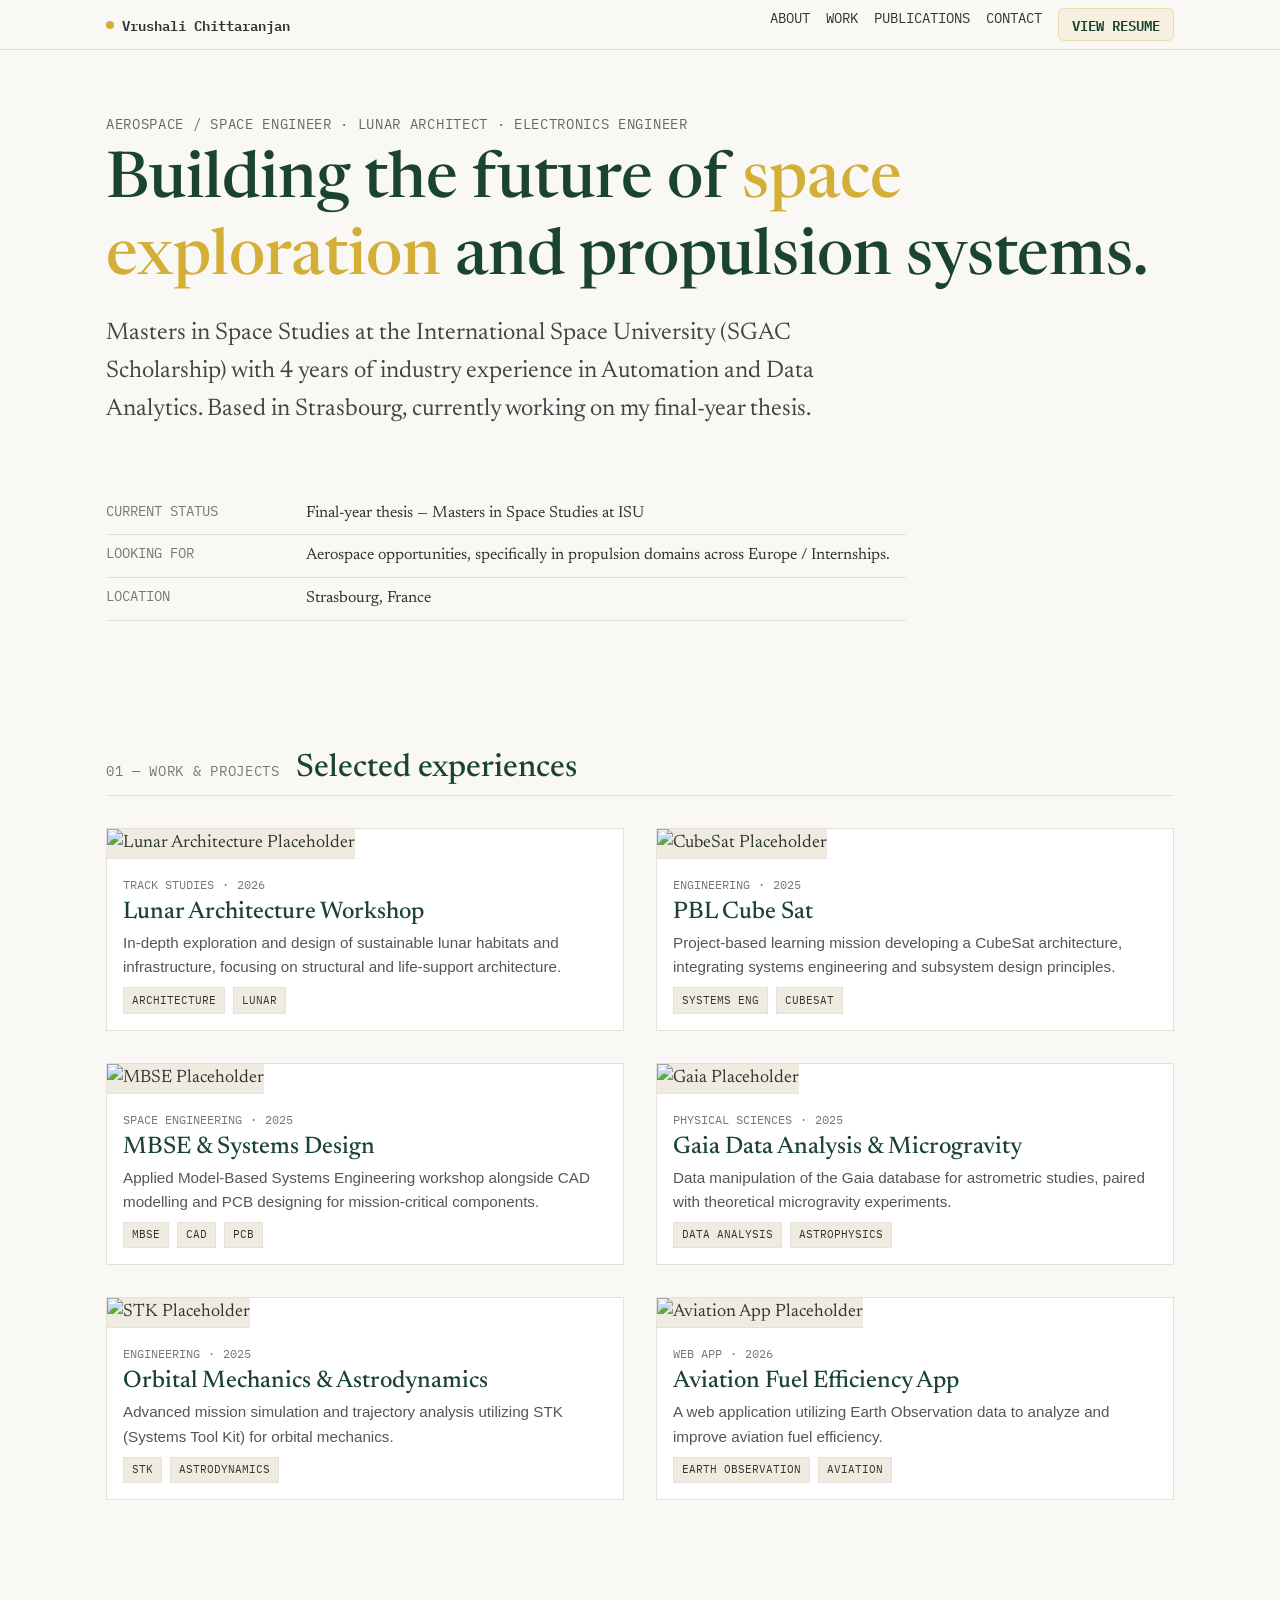
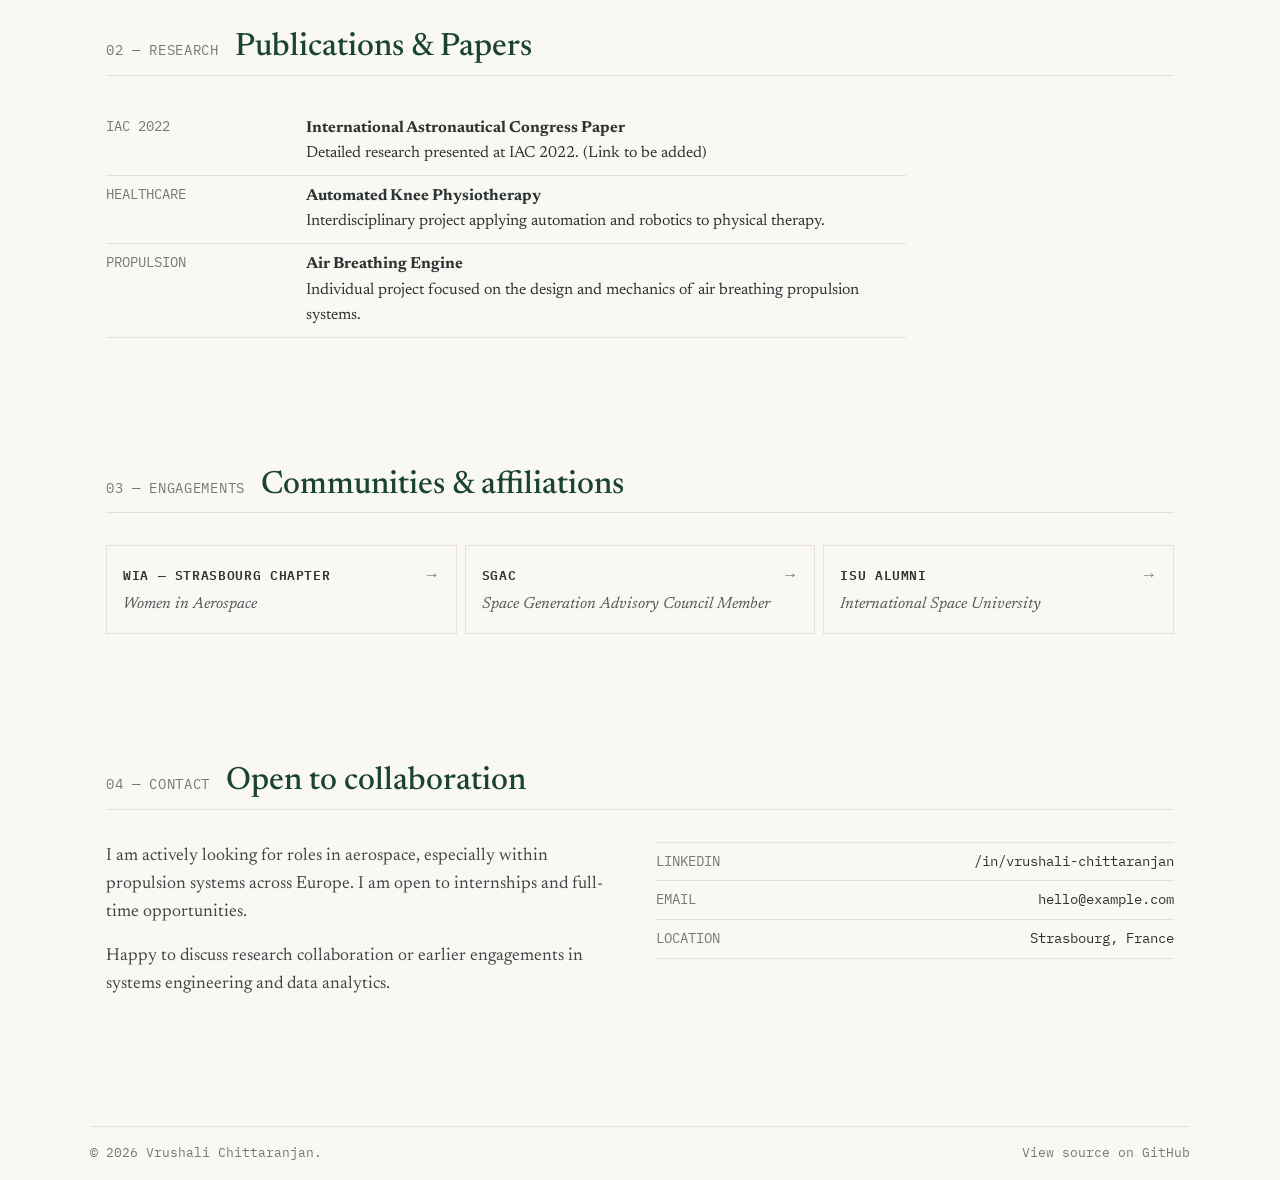
==== index.html @ 2c0eceeb "Initialize personal portfolio and CV pages" ====
<!DOCTYPE html>
<html lang="en">

<head>
  <meta charset="UTF-8">
  <meta name="viewport" content="width=device-width, initial-scale=1.0">
  <title>Vrushali Chittaranjan — Aerospace Engineer</title>
  <meta name="description"
    content="Portfolio of Vrushali Chittaranjan — Aerospace & Space Engineer, Lunar Architect. Masters in Space Studies at ISU.">

  <!-- Fonts -->
  <link rel="preconnect" href="https://fonts.googleapis.com">
  <link rel="preconnect" href="https://fonts.gstatic.com" crossorigin>
  <link
    href="https://fonts.googleapis.com/css2?family=IBM+Plex+Mono:wght@400;600&family=Newsreader:ital,wght@0,400;0,500;1,400&display=swap"
    rel="stylesheet">

  <!-- Styles -->
  <link rel="stylesheet" href="index.css">
</head>

<body>

  <!-- Top Navigation -->
  <header class="topbar">
    <div class="wrap topbar-inner">
      <a class="brand" href="index.html">
        <span class="brand-dot"></span>Vrushali Chittaranjan
      </a>
      <button class="nav-toggle" id="nav-toggle">Menu</button>
      <nav class="nav" id="primary-nav">
        <a href="#about">About</a>
        <a href="#projects">Work</a>
        <a href="#publications">Publications</a>
        <a href="#contact">Contact</a>
        <a href="cv.html" class="nav-btn-glass">View Resume</a>
      </nav>
    </div>
  </header>

  <main>
    <!-- HERO SECTION -->
    <section class="hero wrap" id="about">
      <p class="role">Aerospace / Space Engineer · Lunar Architect · Electronics Engineer</p>
      <h1>Building the future of <span class="accent">space exploration</span> and propulsion systems.</h1>
      <p class="hero-lead">
        Masters in Space Studies at the International Space University (SGAC Scholarship) with 4 years of industry
        experience in Automation and Data Analytics. Based in Strasbourg, currently working on my final-year thesis.
      </p>

      <div class="status-dashboard">
        <table class="status-table">
          <tbody>
            <tr>
              <th>Current Status</th>
              <td>Final-year thesis — Masters in Space Studies at ISU</td>
            </tr>
            <tr>
              <th>Looking for</th>
              <td>Aerospace opportunities, specifically in propulsion domains across Europe / Internships.</td>
            </tr>
            <tr>
              <th>Location</th>
              <td>Strasbourg, France</td>
            </tr>
          </tbody>
        </table>
      </div>
    </section>

    <!-- PROJECTS SECTION -->
    <section class="wrap" id="projects">
      <div class="section-header">
        <span class="section-num">01 &mdash; Work & Projects</span>
        <h2 class="section-title">Selected experiences</h2>
      </div>

      <div class="projects-grid">
        <!-- Project 1 -->
        <a class="project-card" href="#">
          <img class="project-thumb" src="https://via.placeholder.com/600x338/E5E0D8/777777?text=Lunar+Architecture"
            alt="Lunar Architecture Placeholder">
          <div class="project-body">
            <div class="project-meta">
              <span>Track Studies</span> <span>·</span> <span>2026</span>
            </div>
            <h3 class="project-title">Lunar Architecture Workshop</h3>
            <p class="project-desc">In-depth exploration and design of sustainable lunar habitats and infrastructure,
              focusing on structural and life-support architecture.</p>
            <div class="tags">
              <span class="tag">Architecture</span>
              <span class="tag">Lunar</span>
            </div>
          </div>
        </a>

        <!-- Project 2 -->
        <a class="project-card" href="#">
          <img class="project-thumb" src="https://via.placeholder.com/600x338/E5E0D8/777777?text=PBL+Cube+Sat"
            alt="CubeSat Placeholder">
          <div class="project-body">
            <div class="project-meta">
              <span>Engineering</span> <span>·</span> <span>2025</span>
            </div>
            <h3 class="project-title">PBL Cube Sat</h3>
            <p class="project-desc">Project-based learning mission developing a CubeSat architecture, integrating
              systems engineering and subsystem design principles.</p>
            <div class="tags">
              <span class="tag">Systems Eng</span>
              <span class="tag">CubeSat</span>
            </div>
          </div>
        </a>

        <!-- Project 3 -->
        <a class="project-card" href="#">
          <img class="project-thumb" src="https://via.placeholder.com/600x338/E5E0D8/777777?text=MBSE+Workshop"
            alt="MBSE Placeholder">
          <div class="project-body">
            <div class="project-meta">
              <span>Space Engineering</span> <span>·</span> <span>2025</span>
            </div>
            <h3 class="project-title">MBSE & Systems Design</h3>
            <p class="project-desc">Applied Model-Based Systems Engineering workshop alongside CAD modelling and PCB
              designing for mission-critical components.</p>
            <div class="tags">
              <span class="tag">MBSE</span>
              <span class="tag">CAD</span>
              <span class="tag">PCB</span>
            </div>
          </div>
        </a>

        <!-- Project 4 -->
        <a class="project-card" href="#">
          <img class="project-thumb" src="https://via.placeholder.com/600x338/E5E0D8/777777?text=Gaia+Data+Analysis"
            alt="Gaia Placeholder">
          <div class="project-body">
            <div class="project-meta">
              <span>Physical Sciences</span> <span>·</span> <span>2025</span>
            </div>
            <h3 class="project-title">Gaia Data Analysis & Microgravity</h3>
            <p class="project-desc">Data manipulation of the Gaia database for astrometric studies, paired with
              theoretical microgravity experiments.</p>
            <div class="tags">
              <span class="tag">Data Analysis</span>
              <span class="tag">Astrophysics</span>
            </div>
          </div>
        </a>

        <!-- Project 5 -->
        <a class="project-card" href="#">
          <img class="project-thumb" src="https://via.placeholder.com/600x338/E5E0D8/777777?text=Orbital+Mechanics"
            alt="STK Placeholder">
          <div class="project-body">
            <div class="project-meta">
              <span>Engineering</span> <span>·</span> <span>2025</span>
            </div>
            <h3 class="project-title">Orbital Mechanics & Astrodynamics</h3>
            <p class="project-desc">Advanced mission simulation and trajectory analysis utilizing STK (Systems Tool Kit)
              for orbital mechanics.</p>
            <div class="tags">
              <span class="tag">STK</span>
              <span class="tag">Astrodynamics</span>
            </div>
          </div>
        </a>

        <!-- Project 6 -->
        <a class="project-card" href="https://vrushalix.github.io/Pheonix_Airspace/" target="_blank">
          <img class="project-thumb" src="https://via.placeholder.com/600x338/E5E0D8/777777?text=Aviation+Fuel+Efficiency"
            alt="Aviation App Placeholder">
          <div class="project-body">
            <div class="project-meta">
              <span>Web App</span> <span>·</span> <span>2026</span>
            </div>
            <h3 class="project-title">Aviation Fuel Efficiency App</h3>
            <p class="project-desc">A web application utilizing Earth Observation data to analyze and improve aviation fuel efficiency.</p>
            <div class="tags">
              <span class="tag">Earth Observation</span>
              <span class="tag">Aviation</span>
            </div>
          </div>
        </a>
      </div>
    </section>

    <!-- PUBLICATIONS SECTION -->
    <section class="wrap" id="publications">
      <div class="section-header">
        <span class="section-num">02 &mdash; Research</span>
        <h2 class="section-title">Publications & Papers</h2>
      </div>

      <div class="status-dashboard" style="margin-top: 0;">
        <table class="status-table">
          <tbody>
            <tr>
              <th>IAC 2022</th>
              <td><strong>International Astronautical Congress Paper</strong><br>Detailed research presented at IAC
                2022. (Link to be added)</td>
            </tr>
            <tr>
              <th>Healthcare</th>
              <td><strong>Automated Knee Physiotherapy</strong><br>Interdisciplinary project applying automation and
                robotics to physical therapy.</td>
            </tr>
            <tr>
              <th>Propulsion</th>
              <td><strong>Air Breathing Engine</strong><br>Individual project focused on the design and mechanics of air
                breathing propulsion systems.</td>
            </tr>
          </tbody>
        </table>
      </div>
    </section>

    <!-- AFFILIATIONS SECTION -->
    <section class="wrap" id="affiliations">
      <div class="section-header">
        <span class="section-num">03 &mdash; Engagements</span>
        <h2 class="section-title">Communities & affiliations</h2>
      </div>

      <div class="affiliations-grid">
        <a href="#" class="affiliation-card">
          <div class="affiliation-top">
            <span class="affiliation-name">WIA — STRASBOURG CHAPTER</span>
            <span class="affiliation-arrow">&rarr;</span>
          </div>
          <div class="affiliation-bottom">
            Women in Aerospace
          </div>
        </a>

        <a href="#" class="affiliation-card">
          <div class="affiliation-top">
            <span class="affiliation-name">SGAC</span>
            <span class="affiliation-arrow">&rarr;</span>
          </div>
          <div class="affiliation-bottom">
            Space Generation Advisory Council Member
          </div>
        </a>

        <a href="#" class="affiliation-card">
          <div class="affiliation-top">
            <span class="affiliation-name">ISU ALUMNI</span>
            <span class="affiliation-arrow">&rarr;</span>
          </div>
          <div class="affiliation-bottom">
            International Space University
          </div>
        </a>
      </div>
    </section>

    <!-- CONTACT SECTION -->
    <section class="wrap" id="contact">
      <div class="section-header">
        <span class="section-num">04 &mdash; Contact</span>
        <h2 class="section-title">Open to collaboration</h2>
      </div>

      <div class="contact-layout">
        <div class="contact-text">
          <p>I am actively looking for roles in aerospace, especially within propulsion systems across Europe. I am open
            to internships and full-time opportunities.</p>
          <p style="margin-top: 1rem;">Happy to discuss research collaboration or earlier engagements in systems
            engineering and data analytics.</p>
        </div>
        <div>
          <table class="contact-table">
            <tbody>
              <tr>
                <td class="contact-label">LinkedIn</td>
                <td class="contact-value"><a href="https://www.linkedin.com/in/vrushali-chittaranjan/" target="_blank">/in/vrushali-chittaranjan</a></td>
              </tr>
              <tr>
                <td class="contact-label">Email</td>
                <td class="contact-value"><a href="mailto:hello@example.com">hello@example.com</a></td>
              </tr>
              <tr>
                <td class="contact-label">Location</td>
                <td class="contact-value">Strasbourg, France</td>
              </tr>
            </tbody>
          </table>
        </div>
      </div>
    </section>
  </main>

  <footer class="footer wrap">
    <div>&copy; 2026 Vrushali Chittaranjan.</div>
    <div><a href="#">View source on GitHub</a></div>
  </footer>

  <script>
    // Simple mobile menu toggle
    const navToggle = document.getElementById('nav-toggle');
    const nav = document.getElementById('primary-nav');

    navToggle.addEventListener('click', () => {
      nav.classList.toggle('is-open');
    });

    // Smooth scroll for nav links to handle sticky header
    document.querySelectorAll('.nav a').forEach(anchor => {
      anchor.addEventListener('click', function (e) {
        const targetId = this.getAttribute('href');
        if (targetId && targetId.startsWith('#')) {
          e.preventDefault();
          nav.classList.remove('is-open');
          const targetSection = document.querySelector(targetId);
          if (targetSection) {
            const headerOffset = 80;
            const elementPosition = targetSection.getBoundingClientRect().top;
            const offsetPosition = elementPosition + window.pageYOffset - headerOffset;

            window.scrollTo({
              top: offsetPosition,
              behavior: "smooth"
            });
          }
        }
      });
    });
  </script>
</body>

</html>
---- index.css ----
/* ==========================================================================
   Base Variables & Resets
   ========================================================================== */
:root {
  /* Colors */
  --color-bg: #FAF8F5; /* Light warm off-white */
  --color-text: #2C3531; /* Dark text */
  --color-heading: #1A4331; /* Deep forest green */
  --color-accent: #D4AF37; /* Gold */
  --color-border: #E5E0D8;
  --color-hover-bg: #F0EBE1;

  /* Typography */
  --font-serif: 'Newsreader', 'Georgia', serif;
  --font-mono: 'IBM Plex Mono', 'Courier New', monospace;
  --font-sans: -apple-system, BlinkMacSystemFont, 'Segoe UI', Roboto, Helvetica, Arial, sans-serif;

  /* Spacing & Layout */
  --wrap-width: 1100px;
  --spacing-sm: 0.25rem;
  --spacing-md: 0.5rem;
  --spacing-lg: 1rem;
  --spacing-xl: 2rem;
  --spacing-xxl: 4rem;
}

* {
  box-sizing: border-box;
  margin: 0;
  padding: 0;
}

body {
  background-color: var(--color-bg);
  color: var(--color-text);
  font-family: var(--font-serif);
  font-size: 1.125rem;
  line-height: 1.6;
  -webkit-font-smoothing: antialiased;
}

h1, h2, h3, h4 {
  color: var(--color-heading);
  font-weight: 500;
  line-height: 1.2;
}

h1 { font-size: clamp(2.5rem, 5vw, 4rem); margin-bottom: var(--spacing-md); }
h2 { font-size: clamp(2rem, 4vw, 2.5rem); margin-bottom: var(--spacing-xl); }
h3 { font-size: 1.5rem; margin-bottom: var(--spacing-sm); }

a {
  color: inherit;
  text-decoration: none;
  transition: color 0.2s ease, border-color 0.2s ease;
}

.wrap {
  max-width: var(--wrap-width);
  margin: 0 auto;
  padding: 0 var(--spacing-lg);
}

section.wrap {
  padding: var(--spacing-xxl) var(--spacing-lg);
}

/* ==========================================================================
   Typography Utilities
   ========================================================================== */
.mono { font-family: var(--font-mono); font-size: 0.85rem; letter-spacing: 0.05em; }
.uppercase { text-transform: uppercase; }
.italic { font-style: italic; }
.accent { color: var(--color-accent); }

/* Section Headers (01 - About, etc) */
.section-header {
  display: flex;
  align-items: baseline;
  gap: var(--spacing-lg);
  margin-bottom: var(--spacing-xl);
  border-bottom: 1px solid var(--color-border);
  padding-bottom: var(--spacing-md);
}

.section-num {
  font-family: var(--font-mono);
  font-size: 0.85rem;
  color: #777;
  text-transform: uppercase;
  letter-spacing: 0.05em;
  white-space: nowrap;
}

.section-title {
  font-size: 2rem;
  margin-bottom: 0;
}

/* ==========================================================================
   Navigation
   ========================================================================== */
.topbar {
  position: sticky;
  top: 0;
  z-index: 100;
  background-color: rgba(250, 248, 245, 0.9);
  backdrop-filter: blur(8px);
  border-bottom: 1px solid var(--color-border);
  padding: var(--spacing-md) 0;
}

.topbar-inner {
  display: flex;
  justify-content: space-between;
  align-items: center;
}

.brand {
  font-family: var(--font-mono);
  font-weight: 600;
  font-size: 0.9rem;
  display: flex;
  align-items: center;
  gap: 0.5rem;
}

.brand-dot {
  width: 8px;
  height: 8px;
  background-color: var(--color-accent);
  border-radius: 50%;
  display: inline-block;
}

.nav {
  display: flex;
  gap: var(--spacing-lg);
  font-family: var(--font-mono);
  font-size: 0.85rem;
  text-transform: uppercase;
}

.nav a:hover {
  color: var(--color-heading);
  border-bottom: 1px solid var(--color-heading);
}

.nav-toggle {
  display: none;
  font-family: var(--font-mono);
  background: none;
  border: none;
  cursor: pointer;
  text-transform: uppercase;
  font-size: 0.85rem;
}

/* ==========================================================================
   Hero Section & Status Table
   ========================================================================== */
.hero {
  padding-top: calc(var(--spacing-xxl) * 1.2);
}

.hero p.role {
  font-family: var(--font-mono);
  text-transform: uppercase;
  font-size: 0.85rem;
  color: #666;
  margin-bottom: var(--spacing-md);
  letter-spacing: 0.05em;
}

.hero-lead {
  font-size: clamp(1.25rem, 2vw, 1.5rem);
  max-width: 800px;
  margin-top: var(--spacing-lg);
  color: #444;
}

.status-dashboard {
  margin-top: var(--spacing-xxl);
  max-width: 800px;
}

.status-table {
  width: 100%;
  border-collapse: collapse;
  font-size: 1rem;
}

.status-table th, .status-table td {
  padding: var(--spacing-md) 0;
  border-bottom: 1px solid var(--color-border);
  text-align: left;
  vertical-align: top;
}

.status-table th {
  font-family: var(--font-mono);
  font-size: 0.85rem;
  text-transform: uppercase;
  color: #777;
  width: 25%;
  font-weight: normal;
}

.status-table td {
  color: var(--color-text);
}

/* ==========================================================================
   Projects Grid
   ========================================================================== */
.projects-grid {
  display: grid;
  grid-template-columns: repeat(2, 1fr);
  gap: var(--spacing-xl);
}

.project-card {
  display: block;
  border: 1px solid var(--color-border);
  background: #fff;
  transition: transform 0.3s ease, box-shadow 0.3s ease, border-color 0.3s ease;
  overflow: hidden;
}

.project-card:hover {
  transform: translateY(-4px);
  box-shadow: 0 12px 24px rgba(0,0,0,0.05);
  border-color: #d0c8ba;
}

.project-thumb {
  width: 100%;
  aspect-ratio: 16 / 9;
  background-color: var(--color-hover-bg);
  object-fit: cover;
  border-bottom: 1px solid var(--color-border);
}

.project-body {
  padding: var(--spacing-lg);
}

.project-meta {
  font-family: var(--font-mono);
  font-size: 0.75rem;
  text-transform: uppercase;
  color: #777;
  margin-bottom: var(--spacing-sm);
  display: flex;
  gap: 0.5rem;
  flex-wrap: wrap;
}

.project-title {
  font-size: 1.5rem;
  margin-bottom: var(--spacing-sm);
}

.project-desc {
  font-family: var(--font-sans);
  font-size: 0.95rem;
  color: #555;
  margin-bottom: var(--spacing-md);
}

.tags {
  display: flex;
  gap: 0.5rem;
  flex-wrap: wrap;
}

.tag {
  font-family: var(--font-mono);
  font-size: 0.7rem;
  padding: 0.2rem 0.5rem;
  background-color: var(--color-hover-bg);
  border: 1px solid var(--color-border);
  text-transform: uppercase;
}

/* ==========================================================================
   Affiliations Cards (As per User Reference Image)
   ========================================================================== */
.affiliations-grid {
  display: grid;
  grid-template-columns: repeat(auto-fit, minmax(280px, 1fr));
  gap: var(--spacing-md);
}

.affiliation-card {
  display: block;
  border: 1px solid var(--color-border);
  padding: var(--spacing-lg);
  background-color: transparent;
  transition: background-color 0.2s ease;
}

.affiliation-card:hover {
  background-color: var(--color-hover-bg);
}

.affiliation-top {
  display: flex;
  justify-content: space-between;
  align-items: center;
  margin-bottom: var(--spacing-sm);
}

.affiliation-name {
  font-family: var(--font-mono);
  font-size: 0.8rem;
  text-transform: uppercase;
  letter-spacing: 0.05em;
  font-weight: 600;
  color: var(--color-text);
}

.affiliation-arrow {
  font-family: var(--font-sans);
  color: #777;
  font-size: 1rem;
}

.affiliation-bottom {
  font-family: var(--font-serif);
  font-style: italic;
  font-size: 1rem;
  color: #555;
}

/* ==========================================================================
   Contact / Two-Column Section (As per User Reference Image)
   ========================================================================== */
.contact-layout {
  display: grid;
  grid-template-columns: 1fr 1fr;
  gap: var(--spacing-xl);
}

.contact-text {
  font-family: var(--font-serif);
  font-size: 1.1rem;
  color: #444;
}

.contact-table {
  width: 100%;
  border-collapse: collapse;
}

.contact-table tr {
  border-bottom: 1px solid var(--color-border);
}

.contact-table tr:first-child {
  border-top: 1px solid var(--color-border);
}

.contact-table td {
  padding: var(--spacing-md) 0;
  font-family: var(--font-mono);
  font-size: 0.85rem;
}

.contact-label {
  text-transform: uppercase;
  color: #777;
  width: 40%;
}

.contact-value {
  text-align: right;
  color: var(--color-text);
}

.contact-value a:hover {
  text-decoration: underline;
}

/* ==========================================================================
   Footer
   ========================================================================== */
.footer {
  border-top: 1px solid var(--color-border);
  padding: var(--spacing-lg) 0;
  margin-top: var(--spacing-xxl);
  font-family: var(--font-mono);
  font-size: 0.8rem;
  color: #777;
  display: flex;
  justify-content: space-between;
}

/* ==========================================================================
   Mobile Responsive
   ========================================================================== */
@media (max-width: 768px) {
  .nav {
    display: none; /* Add JS toggle logic if needed */
    flex-direction: column;
    position: absolute;
    top: 100%;
    left: 0;
    right: 0;
    background: var(--color-bg);
    padding: var(--spacing-lg);
    border-bottom: 1px solid var(--color-border);
  }
  .nav.is-open { display: flex; }
  .nav-toggle { display: block; }
  
  .projects-grid {
    grid-template-columns: 1fr;
  }
  
  .section-header {
    flex-direction: column;
    gap: var(--spacing-sm);
  }
  
  .status-table th { width: 35%; }
  
  .contact-layout {
    grid-template-columns: 1fr;
    gap: var(--spacing-lg);
  }
}

/* ==========================================================================
   CV Page Styles & Glass Button
   ========================================================================== */
.nav-btn-glass {
  display: inline-flex;
  align-items: center;
  justify-content: center;
  padding: 0.3rem 0.8rem;
  border-radius: 6px;
  background: rgba(212, 175, 55, 0.1);
  backdrop-filter: blur(8px);
  -webkit-backdrop-filter: blur(8px);
  border: 1px solid rgba(212, 175, 55, 0.3);
  color: var(--color-heading);
  font-weight: 600;
  transition: all 0.3s ease;
}

.nav-btn-glass:hover {
  background: rgba(212, 175, 55, 0.2);
  transform: translateY(-2px);
  box-shadow: 0 4px 12px rgba(212, 175, 55, 0.15);
  border-color: rgba(212, 175, 55, 0.5);
  border-bottom: 1px solid rgba(212, 175, 55, 0.5);
}

.cv-page {
  padding-top: var(--spacing-xl);
  padding-bottom: var(--spacing-xxl);
  max-width: 900px;
}

.cv-header {
  text-align: center;
  margin-bottom: var(--spacing-xl);
  border-bottom: 2px solid var(--color-border);
  padding-bottom: var(--spacing-md);
}

.cv-header h1 {
  margin-bottom: var(--spacing-sm);
  font-size: clamp(2rem, 4vw, 3rem);
}

.cv-contact {
  font-size: 0.9rem;
  color: #666;
}

.cv-contact a {
  color: var(--color-heading);
  text-decoration: underline;
  text-decoration-color: transparent;
}

.cv-contact a:hover {
  text-decoration-color: var(--color-heading);
}

.cv-section {
  margin-bottom: var(--spacing-xl);
}

.cv-section-title {
  font-family: var(--font-mono);
  font-size: 1.25rem;
  text-transform: uppercase;
  color: var(--color-heading);
  border-bottom: 1px solid var(--color-border);
  padding-bottom: var(--spacing-sm);
  margin-bottom: var(--spacing-lg);
  letter-spacing: 0.05em;
}

.cv-item {
  margin-bottom: var(--spacing-lg);
}

.cv-item-header {
  display: flex;
  justify-content: space-between;
  align-items: baseline;
  margin-bottom: var(--spacing-sm);
  flex-wrap: wrap;
  gap: 1rem;
}

.cv-item-header h3 {
  font-size: 1.25rem;
  margin-bottom: 0;
  color: var(--color-text);
}

.cv-date {
  font-family: var(--font-mono);
  font-size: 0.85rem;
  color: #777;
  text-transform: uppercase;
}

.cv-subtitle {
  font-style: italic;
  margin-bottom: var(--spacing-sm);
  color: #555;
}

.cv-role {
  margin-bottom: var(--spacing-md);
  margin-top: var(--spacing-sm);
  padding-left: var(--spacing-md);
  border-left: 2px solid var(--color-hover-bg);
}

.cv-role-header {
  display: flex;
  justify-content: space-between;
  align-items: baseline;
  margin-bottom: var(--spacing-sm);
  flex-wrap: wrap;
  gap: 1rem;
}

.cv-role-header h4 {
  font-size: 1.1rem;
  margin-bottom: 0;
  color: var(--color-text);
}

.cv-list {
  padding-left: 1.2rem;
  margin-bottom: var(--spacing-md);
  color: #444;
}

.cv-list li {
  margin-bottom: 0.4rem;
}

.cv-table-wrapper {
  overflow-x: auto;
}

.cv-skills-table {
  width: 100%;
  border-collapse: collapse;
  font-size: 0.95rem;
}

.cv-skills-table td {
  padding: var(--spacing-md);
  border: 1px solid var(--color-border);
  vertical-align: top;
  width: 50%;
}

.cv-skills-table h4 {
  font-family: var(--font-mono);
  font-size: 0.85rem;
  text-transform: uppercase;
  margin-bottom: var(--spacing-sm);
  color: #666;
}

.cv-skills-table p {
  margin-bottom: 0.5rem;
  line-height: 1.4;
}

.cv-skills-table p:last-child {
  margin-bottom: 0;
}
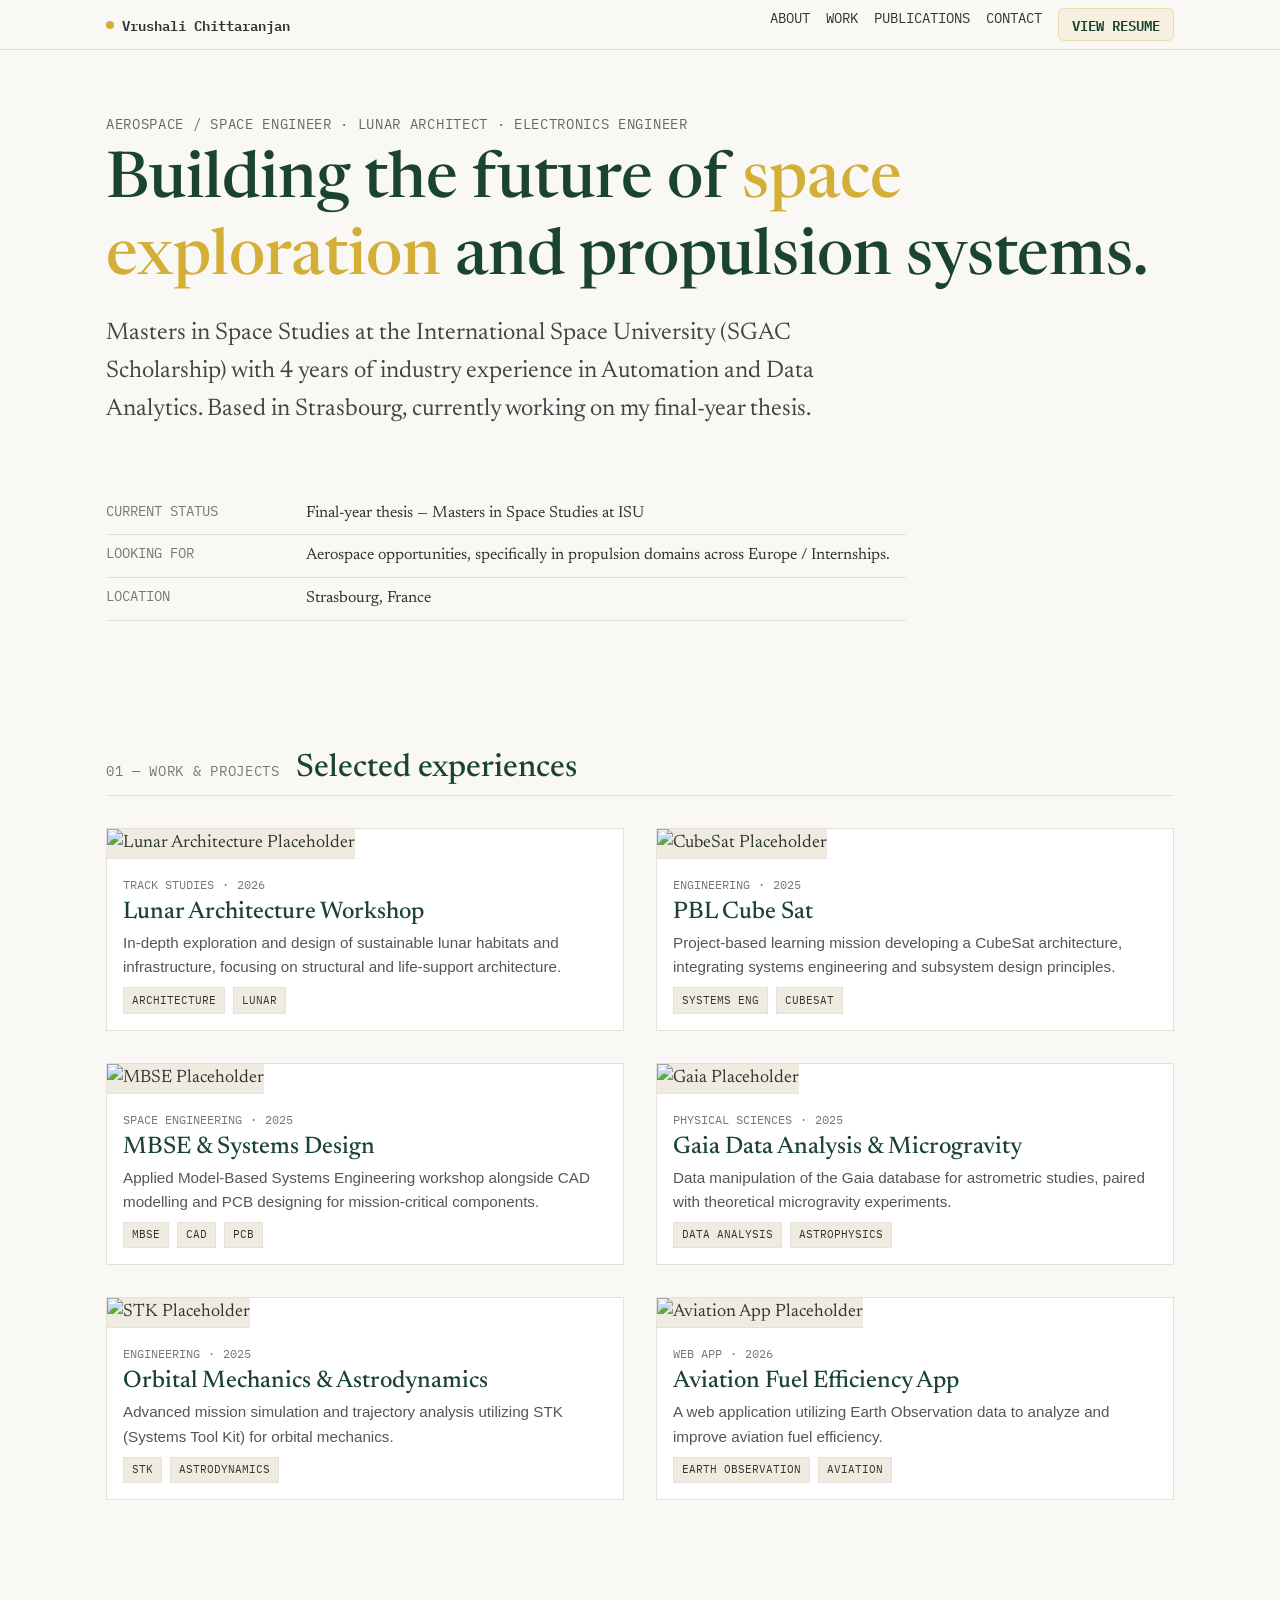
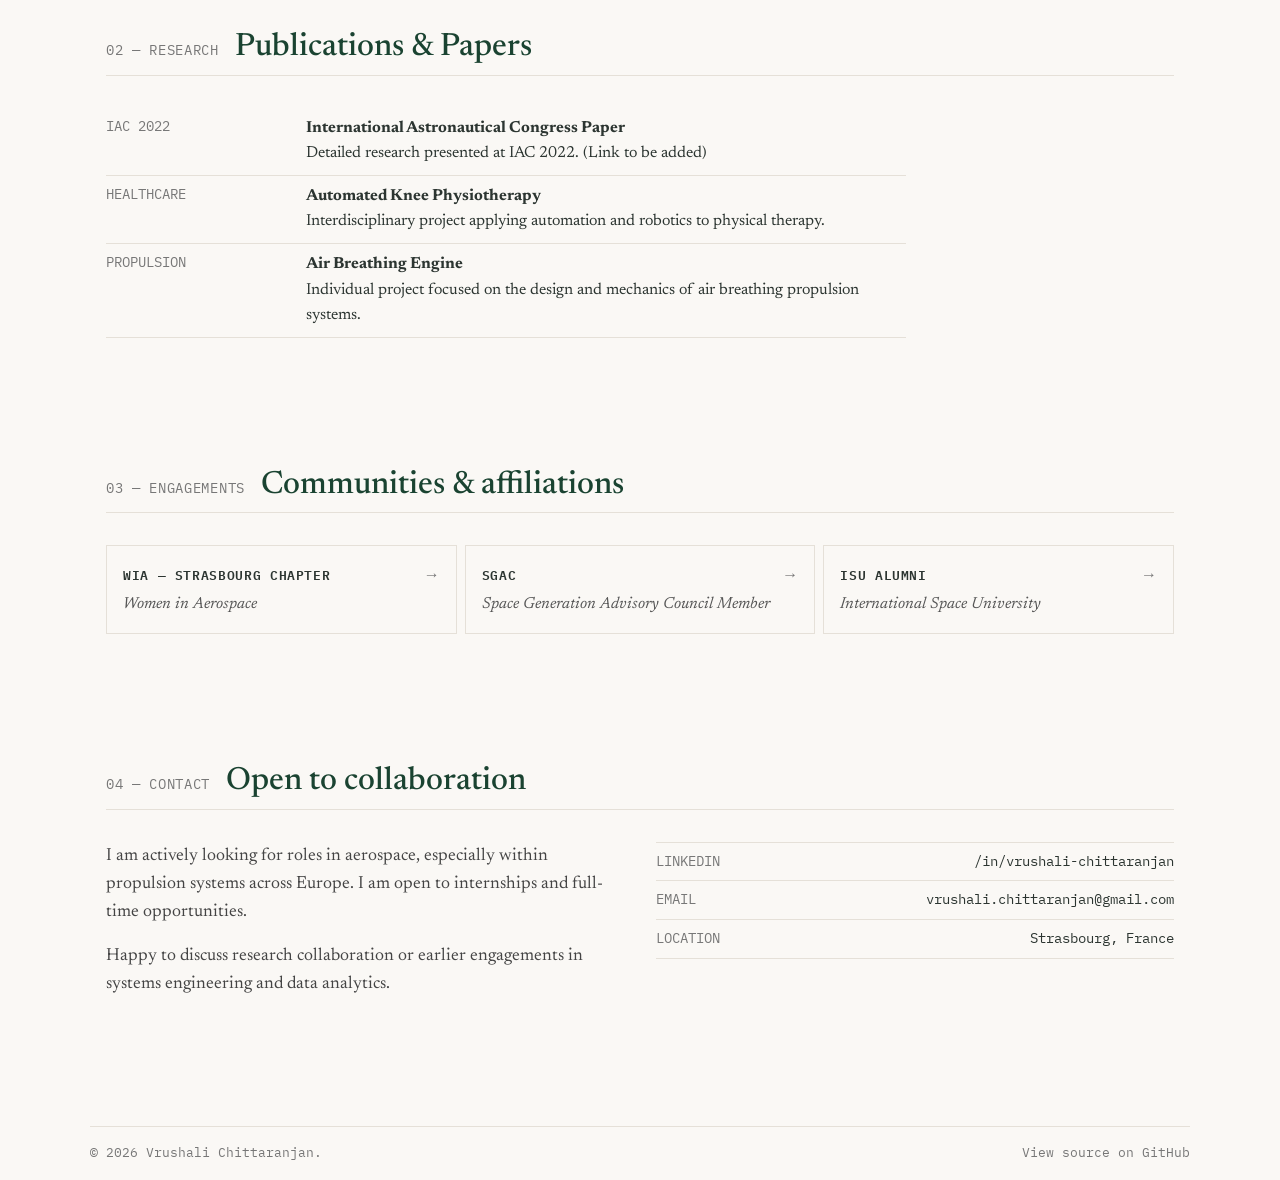
==== commit c6b46bac: "Update contact email in index.html" ====
--- a/index.html
+++ b/index.html
@@ -279,7 +279,7 @@
               </tr>
               <tr>
                 <td class="contact-label">Email</td>
-                <td class="contact-value"><a href="mailto:hello@example.com">hello@example.com</a></td>
+                <td class="contact-value"><a href="mailto:vrushali.chittaranjan@gmail.com">vrushali.chittaranjan@gmail.com</a></td>
               </tr>
               <tr>
                 <td class="contact-label">Location</td>
@@ -294,7 +294,7 @@
 
   <footer class="footer wrap">
     <div>&copy; 2026 Vrushali Chittaranjan.</div>
-    <div><a href="#">View source on GitHub</a></div>
+    <div><a href="https://github.com/vrushalix/Personal_Website" target="_blank">View source on GitHub</a></div>
   </footer>
 
   <script>
